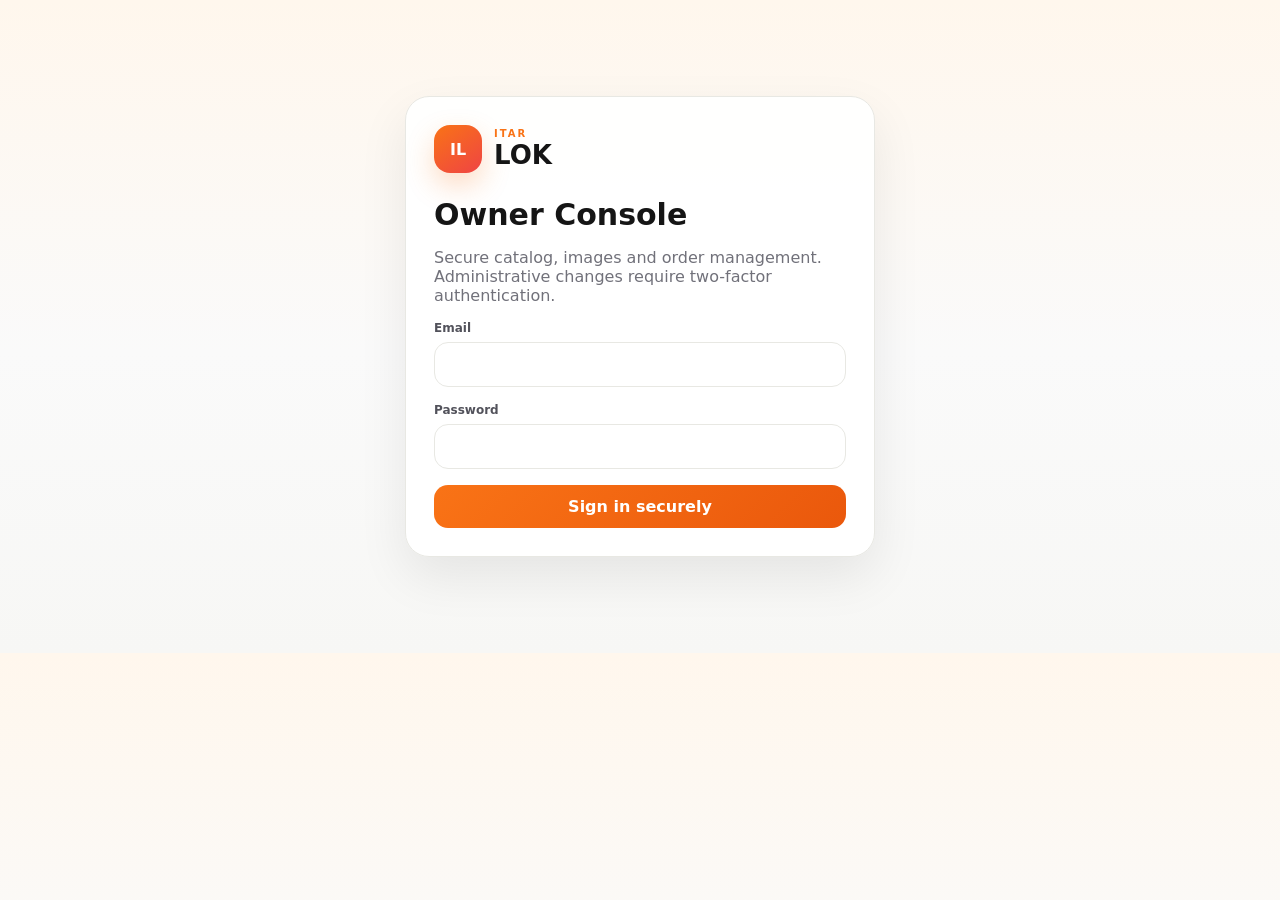
==== itar-lok-admin/index.html @ 8e164f12 "Add secure Itar Lok product admin panel" ====
<!doctype html>
<html lang="en">
<head>
  <meta charset="utf-8" />
  <meta name="viewport" content="width=device-width,initial-scale=1" />
  <meta name="robots" content="noindex,nofollow,noarchive" />
  <title>Itar Lok Admin</title>
  <style>
    :root{--bg:#f7f7f5;--panel:#fff;--text:#151515;--muted:#71717a;--line:#e8e8e3;--orange:#f97316;--orange2:#ea580c;--blue:#0ea5e9;--red:#dc2626;--green:#16a34a;--shadow:0 20px 50px rgba(0,0,0,.08)}*{box-sizing:border-box}body{margin:0;font-family:Inter,ui-sans-serif,system-ui,-apple-system,BlinkMacSystemFont,"Segoe UI",sans-serif;background:linear-gradient(180deg,#fff7ed 0,#fafafa 22rem,var(--bg) 100%);color:var(--text)}button,input,textarea,select{font:inherit}.shell{max-width:1180px;margin:auto;padding:24px}.top{display:flex;align-items:center;justify-content:space-between;gap:16px;margin-bottom:20px}.brand{display:flex;align-items:center;gap:12px}.mark{width:48px;height:48px;border-radius:16px;background:linear-gradient(145deg,var(--orange),#ef4444);display:grid;place-items:center;color:#fff;font-weight:900;box-shadow:0 12px 28px rgba(249,115,22,.25)}.brand small{display:block;letter-spacing:.2em;font-weight:900;color:var(--orange);font-size:10px}.brand h1{margin:1px 0 0;font-size:26px}.card{background:rgba(255,255,255,.96);border:1px solid var(--line);border-radius:24px;box-shadow:var(--shadow)}.auth{max-width:470px;margin:8vh auto;padding:28px}.auth h2{margin:0 0 8px;font-size:30px}.muted{color:var(--muted)}.grid{display:grid;gap:16px}.g2{grid-template-columns:repeat(2,minmax(0,1fr))}.g3{grid-template-columns:repeat(3,minmax(0,1fr))}.field label{display:block;font-size:12px;font-weight:800;color:#52525b;margin:0 0 7px}.field input,.field textarea,.field select{width:100%;border:1px solid var(--line);background:#fff;border-radius:14px;padding:12px 14px;outline:none;transition:.2s}.field textarea{min-height:140px;resize:vertical}.field input:focus,.field textarea:focus,.field select:focus{border-color:#fb923c;box-shadow:0 0 0 4px #ffedd5}.btn{border:0;border-radius:14px;padding:12px 16px;font-weight:900;cursor:pointer;transition:.18s}.btn:active{transform:scale(.98)}.primary{background:linear-gradient(135deg,var(--orange),var(--orange2));color:#fff}.secondary{background:#f4f4f5;color:#27272a}.danger{background:#fee2e2;color:#991b1b}.blue{background:#e0f2fe;color:#075985}.success{background:#dcfce7;color:#166534}.wide{width:100%}.notice{padding:12px 14px;border-radius:14px;font-size:13px;margin:12px 0}.notice.info{background:#eff6ff;color:#1e40af}.notice.error{background:#fef2f2;color:#991b1b}.notice.good{background:#f0fdf4;color:#166534}.nav{display:flex;gap:8px;flex-wrap:wrap}.nav button.active{background:#171717;color:#fff}.workspace{display:none}.toolbar{display:flex;justify-content:space-between;align-items:center;gap:12px;margin:18px 0}.panel{padding:20px}.products{display:grid;grid-template-columns:repeat(3,minmax(0,1fr));gap:14px}.product{padding:14px;display:flex;gap:12px;align-items:flex-start}.thumb{width:74px;height:74px;border-radius:16px;object-fit:cover;background:#f4f4f5;flex:0 0 auto}.product h3{font-size:15px;margin:1px 0 6px}.chips{display:flex;gap:6px;flex-wrap:wrap}.chip{font-size:10px;font-weight:800;background:#f4f4f5;border-radius:999px;padding:4px 7px}.chip.live{background:#dcfce7;color:#166534}.chip.draft{background:#fef3c7;color:#92400e}.row{display:flex;gap:8px;align-items:center;flex-wrap:wrap}.price{font-weight:900}.modal{position:fixed;inset:0;background:rgba(0,0,0,.35);backdrop-filter:blur(4px);display:none;align-items:center;justify-content:center;padding:18px;z-index:20}.modal.open{display:flex}.modalbox{width:min(760px,100%);max-height:92vh;overflow:auto;padding:22px}.modalhead{display:flex;justify-content:space-between;align-items:center;margin-bottom:16px}.orders{width:100%;border-collapse:collapse}.orders th,.orders td{text-align:left;padding:11px 8px;border-bottom:1px solid var(--line);font-size:12px}.orders th{color:#71717a;font-size:10px;text-transform:uppercase;letter-spacing:.08em}.mfaqr{max-width:220px;width:100%;background:#fff;border-radius:16px;padding:10px;border:1px solid var(--line)}.hidden{display:none!important}.spinner{width:16px;height:16px;border:2px solid #ffffff70;border-top-color:#fff;border-radius:50%;display:inline-block;animation:spin .8s linear infinite}@keyframes spin{to{transform:rotate(360deg)}}@media(max-width:900px){.products{grid-template-columns:repeat(2,minmax(0,1fr))}.g3{grid-template-columns:1fr 1fr}}@media(max-width:620px){.shell{padding:14px}.products,.g2,.g3{grid-template-columns:1fr}.top{align-items:flex-start;flex-direction:column}.toolbar{align-items:stretch;flex-direction:column}.toolbar .btn{width:100%}}
  </style>
</head>
<body>
<div class="shell">
  <section id="loginView" class="card auth">
    <div class="brand"><div class="mark">IL</div><div><small>ITAR</small><h1>LOK</h1></div></div>
    <h2 style="margin-top:24px">Owner Console</h2>
    <p class="muted">Secure catalog, images and order management. Administrative changes require two-factor authentication.</p>
    <div id="authMessage"></div>
    <form id="loginForm" class="grid" autocomplete="on">
      <div class="field"><label>Email</label><input id="email" type="email" autocomplete="email" required /></div>
      <div class="field"><label>Password</label><input id="password" type="password" autocomplete="current-password" minlength="8" required /></div>
      <button class="btn primary wide" id="loginBtn">Sign in securely</button>
    </form>
  </section>

  <section id="mfaView" class="card auth hidden">
    <h2>Two-factor verification</h2>
    <p class="muted" id="mfaText">Use your authenticator app to continue.</p>
    <div id="mfaSetup" class="hidden">
      <img id="mfaQr" class="mfaqr" alt="Authenticator QR code" />
      <p class="muted" style="font-size:12px">Scan this QR in Google Authenticator, Microsoft Authenticator, 1Password, Authy, or another TOTP app.</p>
    </div>
    <div class="field"><label>6-digit authenticator code</label><input id="mfaCode" inputmode="numeric" autocomplete="one-time-code" maxlength="6" /></div>
    <button id="mfaBtn" class="btn primary wide" style="margin-top:12px">Verify and continue</button>
    <button id="mfaLogout" class="btn secondary wide" style="margin-top:8px">Sign out</button>
    <div id="mfaMessage"></div>
  </section>

  <section id="workspace" class="workspace">
    <div class="top">
      <div class="brand"><div class="mark">IL</div><div><small>ITAR</small><h1>LOK Admin</h1><div class="muted" id="who" style="font-size:12px"></div></div></div>
      <div class="row"><span class="chip live">MFA protected</span><button id="logout" class="btn secondary">Sign out</button></div>
    </div>
    <div class="nav"><button class="btn secondary active" data-tab="products">Products</button><button class="btn secondary" data-tab="orders">Orders</button></div>

    <div id="productsTab">
      <div class="toolbar"><div><h2 style="margin:0">Product catalog</h2><div class="muted">Publish changes and the installed app can fetch them immediately.</div></div><button id="newProduct" class="btn primary">+ Add product</button></div>
      <div id="catalogMessage"></div><div id="products" class="products"></div>
    </div>

    <div id="ordersTab" class="hidden">
      <div class="toolbar"><div><h2 style="margin:0">Orders</h2><div class="muted">Verified Razorpay payment and fulfilment status.</div></div><button id="refreshOrders" class="btn secondary">Refresh</button></div>
      <div class="card panel" style="overflow:auto"><table class="orders"><thead><tr><th>Order</th><th>Customer</th><th>Total</th><th>Payment</th><th>Fulfilment</th><th>Date</th></tr></thead><tbody id="ordersBody"></tbody></table></div>
    </div>
  </section>
</div>

<div id="productModal" class="modal"><div class="card modalbox"><div class="modalhead"><div><h2 id="modalTitle" style="margin:0">Add product</h2><div class="muted">Only product content is editable here.</div></div><button id="closeModal" class="btn secondary">Close</button></div>
<form id="productForm" class="grid">
  <input type="hidden" id="productId" />
  <div class="g2 grid"><div class="field"><label>Product name</label><input id="pName" maxlength="160" required /></div><div class="field"><label>Category</label><input id="pCategory" maxlength="80" placeholder="Mala, Itar, Yantra…" /></div></div>
  <div class="g3 grid"><div class="field"><label>Price (₹)</label><input id="pPrice" type="number" min="0" step="0.01" required /></div><div class="field"><label>MRP / compare price (₹)</label><input id="pCompare" type="number" min="0" step="0.01" /></div><div class="field"><label>Stock</label><input id="pStock" type="number" min="0" step="1" /></div></div>
  <div class="field"><label>Short description</label><input id="pShort" maxlength="280" /></div>
  <div class="field"><label>Full description</label><textarea id="pDescription"></textarea></div>
  <div class="g3 grid"><label class="row"><input id="pTrack" type="checkbox" /> Track inventory</label><label class="row"><input id="pFeatured" type="checkbox" /> Featured</label><label class="row"><input id="pPublished" type="checkbox" /> Published/live</label></div>
  <div class="field"><label>Upload product images (JPG/PNG/WebP/AVIF, max 5 MB each)</label><input id="pImages" type="file" accept="image/jpeg,image/png,image/webp,image/avif" multiple /></div>
  <div id="imagePreview" class="row"></div>
  <div id="formMessage"></div>
  <div class="row"><button id="saveProduct" class="btn primary" type="submit">Save product</button><button id="deleteProduct" class="btn danger hidden" type="button">Delete product</button></div>
</form>
</div></div>

<script type="module">
import { createClient } from 'https://esm.sh/@supabase/supabase-js@2.57.4';
const URL='https://dmmjlsrdohdzwcyfnlgt.supabase.co';
const KEY='sb_publishable_Nb1BJiz1m9W-qLtiOrJpsw_s6PsrBXi';
const supabase=createClient(URL,KEY,{auth:{persistSession:true,autoRefreshToken:true,detectSessionInUrl:true,storageKey:'itar-lok-admin-auth'}});
const $=id=>document.getElementById(id);
const money=p=>`₹${((p||0)/100).toLocaleString('en-IN',{maximumFractionDigits:2})}`;
const esc=s=>String(s??'').replace(/[&<>'"]/g,c=>({'&':'&amp;','<':'&lt;','>':'&gt;',"'":'&#39;','"':'&quot;'}[c]));
let currentUser=null, mfaFactor=null, enrolling=false, productCache=[];
function msg(el,type,text){el.innerHTML=text?`<div class="notice ${type}">${esc(text)}</div>`:''}
function setBusy(btn,busy,label){btn.disabled=busy;btn.innerHTML=busy?'<span class="spinner"></span> Working…':label}
async function signOut(){await supabase.auth.signOut();location.reload()}
$('logout').onclick=signOut;$('mfaLogout').onclick=signOut;
$('loginForm').onsubmit=async e=>{e.preventDefault();const email=$('email').value.trim().toLowerCase(),password=$('password').value;if(!/^[^\s@]+@[^\s@]+\.[^\s@]{2,}$/.test(email)){msg($('authMessage'),'error','Enter a valid email address.');return}setBusy($('loginBtn'),true,'Sign in securely');const {data,error}=await supabase.auth.signInWithPassword({email,password});setBusy($('loginBtn'),false,'Sign in securely');if(error||!data.user){msg($('authMessage'),'error','Email or password is incorrect.');return}await boot(data.user)};
async function boot(user){currentUser=user;const {data:admin,error}=await supabase.from('admin_users').select('role').eq('user_id',user.id).maybeSingle();if(error||!admin){await supabase.auth.signOut();$('loginView').classList.remove('hidden');msg($('authMessage'),'error','This account is not authorised for the Itar Lok owner console.');return}const {data:aal}=await supabase.auth.mfa.getAuthenticatorAssuranceLevel();if(aal?.currentLevel!=='aal2'){await showMfa();return}openWorkspace(admin.role)}
async function showMfa(){$('loginView').classList.add('hidden');$('mfaView').classList.remove('hidden');const {data,error}=await supabase.auth.mfa.listFactors();if(error){msg($('mfaMessage'),'error','Unable to check two-factor security.');return}const verified=data?.totp?.find(f=>f.status==='verified');if(verified){mfaFactor=verified;enrolling=false;$('mfaText').textContent='Enter the current code from your authenticator app.';return}const {data:enrol,error:ee}=await supabase.auth.mfa.enroll({factorType:'totp',friendlyName:'Itar Lok Owner Console'});if(ee){msg($('mfaMessage'),'error',ee.message);return}mfaFactor=enrol;enrolling=true;$('mfaSetup').classList.remove('hidden');$('mfaQr').src=enrol.totp.qr_code;$('mfaText').textContent='First-time setup: scan the QR, then enter the 6-digit code.'}
$('mfaBtn').onclick=async()=>{const code=$('mfaCode').value.replace(/\D/g,'');if(code.length!==6){msg($('mfaMessage'),'error','Enter a 6-digit authenticator code.');return}const factorId=mfaFactor?.id;if(!factorId)return;const {data:ch,error:ce}=await supabase.auth.mfa.challenge({factorId});if(ce){msg($('mfaMessage'),'error',ce.message);return}const {error:ve}=await supabase.auth.mfa.verify({factorId,challengeId:ch.id,code});if(ve){msg($('mfaMessage'),'error','That code was not accepted. Try the newest code.');return}location.reload()};
function openWorkspace(role){$('loginView').classList.add('hidden');$('mfaView').classList.add('hidden');$('workspace').style.display='block';$('who').textContent=`${currentUser.email} • ${role}`;loadProducts();loadOrders()}
async function loadProducts(){msg($('catalogMessage'),'info','Loading catalog…');const {data,error}=await supabase.from('products').select('*,product_images(*)').order('sort_order',{ascending:true}).order('created_at',{ascending:false});if(error){msg($('catalogMessage'),'error',error.message);return}productCache=data||[];msg($('catalogMessage'),'','');renderProducts()}
function imageUrl(p){const path=p?.product_images?.sort((a,b)=>a.sort_order-b.sort_order)?.[0]?.storage_path;if(!path)return '';if(/^https?:\/\//i.test(path))return path;return supabase.storage.from('product-images').getPublicUrl(path).data.publicUrl}
function renderProducts(){const root=$('products');root.innerHTML=productCache.length?'':'<div class="card panel muted">No products yet.</div>';for(const p of productCache){const el=document.createElement('div');el.className='card product';el.innerHTML=`${imageUrl(p)?`<img class="thumb" src="${esc(imageUrl(p))}" alt="">`:'<div class="thumb"></div>'}<div style="min-width:0;flex:1"><div class="chips"><span class="chip ${p.is_published?'live':'draft'}">${p.is_published?'LIVE':'DRAFT'}</span>${p.category?`<span class="chip">${esc(p.category)}</span>`:''}</div><h3>${esc(p.name)}</h3><div class="row"><span class="price">${money(p.price_paise)}</span>${p.compare_at_price_paise?`<span class="muted" style="text-decoration:line-through;font-size:12px">${money(p.compare_at_price_paise)}</span>`:''}</div><button class="btn secondary" style="margin-top:9px;padding:7px 10px;font-size:11px" data-edit="${p.id}">Edit</button></div>`;root.appendChild(el)}root.querySelectorAll('[data-edit]').forEach(b=>b.onclick=()=>openProduct(b.dataset.edit))}
$('newProduct').onclick=()=>openProduct(null);$('closeModal').onclick=()=>$('productModal').classList.remove('open');
function openProduct(id){const p=productCache.find(x=>x.id===id);$('productForm').reset();$('productId').value=p?.id||'';$('modalTitle').textContent=p?'Edit product':'Add product';$('pName').value=p?.name||'';$('pCategory').value=p?.category||'';$('pPrice').value=p?p.price_paise/100:'';$('pCompare').value=p?.compare_at_price_paise?p.compare_at_price_paise/100:'';$('pStock').value=p?.stock_quantity??'';$('pShort').value=p?.short_description||'';$('pDescription').value=p?.description||'';$('pTrack').checked=!!p?.track_inventory;$('pFeatured').checked=!!p?.is_featured;$('pPublished').checked=!!p?.is_published;$('deleteProduct').classList.toggle('hidden',!p);$('imagePreview').innerHTML=p?.product_images?.map(i=>`<span class="chip">${esc(i.alt_text||'image')}</span>`).join('')||'';msg($('formMessage'),'','');$('productModal').classList.add('open')}
function slugify(s){return s.toLowerCase().normalize('NFKD').replace(/[^a-z0-9]+/g,'-').replace(/^-|-$/g,'').slice(0,90)||`product-${Date.now()}`}
$('productForm').onsubmit=async e=>{e.preventDefault();const id=$('productId').value||null,name=$('pName').value.trim(),price=Math.round(Number($('pPrice').value)*100),compare=$('pCompare').value?Math.round(Number($('pCompare').value)*100):null;if(!name||!Number.isInteger(price)||price<0){msg($('formMessage'),'error','Enter a valid product name and price.');return}if(compare!==null&&compare<price){msg($('formMessage'),'error','MRP cannot be below the selling price.');return}setBusy($('saveProduct'),true,'Save product');const payload={name,slug:id?(productCache.find(x=>x.id===id)?.slug||slugify(name)):slugify(name),category:$('pCategory').value.trim()||null,price_paise:price,compare_at_price_paise:compare,stock_quantity:$('pStock').value===''?null:Number($('pStock').value),track_inventory:$('pTrack').checked,is_featured:$('pFeatured').checked,is_published:$('pPublished').checked,short_description:$('pShort').value.trim()||null,description:$('pDescription').value.trim()||null};let productId=id;if(id){const {error}=await supabase.from('products').update(payload).eq('id',id);if(error){setBusy($('saveProduct'),false,'Save product');msg($('formMessage'),'error',error.message);return}}else{const {data,error}=await supabase.from('products').insert(payload).select('id').single();if(error){setBusy($('saveProduct'),false,'Save product');msg($('formMessage'),'error',error.message);return}productId=data.id}
const files=[...$('pImages').files];for(let i=0;i<files.length;i++){const f=files[i];if(f.size>5*1024*1024){msg($('formMessage'),'error',`${f.name} is larger than 5 MB.`);continue}const ext=(f.name.split('.').pop()||'jpg').replace(/[^a-z0-9]/gi,'').toLowerCase();const path=`${productId}/${crypto.randomUUID()}.${ext}`;const {error:ue}=await supabase.storage.from('product-images').upload(path,f,{cacheControl:'3600',upsert:false,contentType:f.type});if(ue){msg($('formMessage'),'error',ue.message);continue}await supabase.from('product_images').insert({product_id:productId,storage_path:path,alt_text:name,sort_order:i})}
setBusy($('saveProduct'),false,'Save product');$('productModal').classList.remove('open');await loadProducts()};
$('deleteProduct').onclick=async()=>{const id=$('productId').value;if(!id||!confirm('Delete this product permanently?'))return;const p=productCache.find(x=>x.id===id);const paths=(p?.product_images||[]).map(i=>i.storage_path).filter(x=>!/^https?:\/\//i.test(x));if(paths.length)await supabase.storage.from('product-images').remove(paths);const {error}=await supabase.from('products').delete().eq('id',id);if(error){msg($('formMessage'),'error',error.message);return}$('productModal').classList.remove('open');await loadProducts()};
async function loadOrders(){const {data,error}=await supabase.from('orders').select('id,order_number,customer_name,customer_email,total_paise,payment_status,fulfillment_status,created_at').order('created_at',{ascending:false}).limit(200);const b=$('ordersBody');if(error){b.innerHTML=`<tr><td colspan="6">${esc(error.message)}</td></tr>`;return}b.innerHTML=(data||[]).map(o=>`<tr><td>#${o.order_number}</td><td>${esc(o.customer_name||o.customer_email||'—')}</td><td>${money(o.total_paise)}</td><td><span class="chip ${o.payment_status==='paid'?'live':'draft'}">${esc(o.payment_status)}</span></td><td>${esc(o.fulfillment_status)}</td><td>${new Date(o.created_at).toLocaleString('en-IN')}</td></tr>`).join('')||'<tr><td colspan="6" class="muted">No orders yet.</td></tr>'}
$('refreshOrders').onclick=loadOrders;document.querySelectorAll('[data-tab]').forEach(btn=>btn.onclick=()=>{document.querySelectorAll('[data-tab]').forEach(x=>x.classList.toggle('active',x===btn));$('productsTab').classList.toggle('hidden',btn.dataset.tab!=='products');$('ordersTab').classList.toggle('hidden',btn.dataset.tab!=='orders')});
const {data:{session}}=await supabase.auth.getSession();if(session?.user){await boot(session.user)}
</script>
</body>
</html>
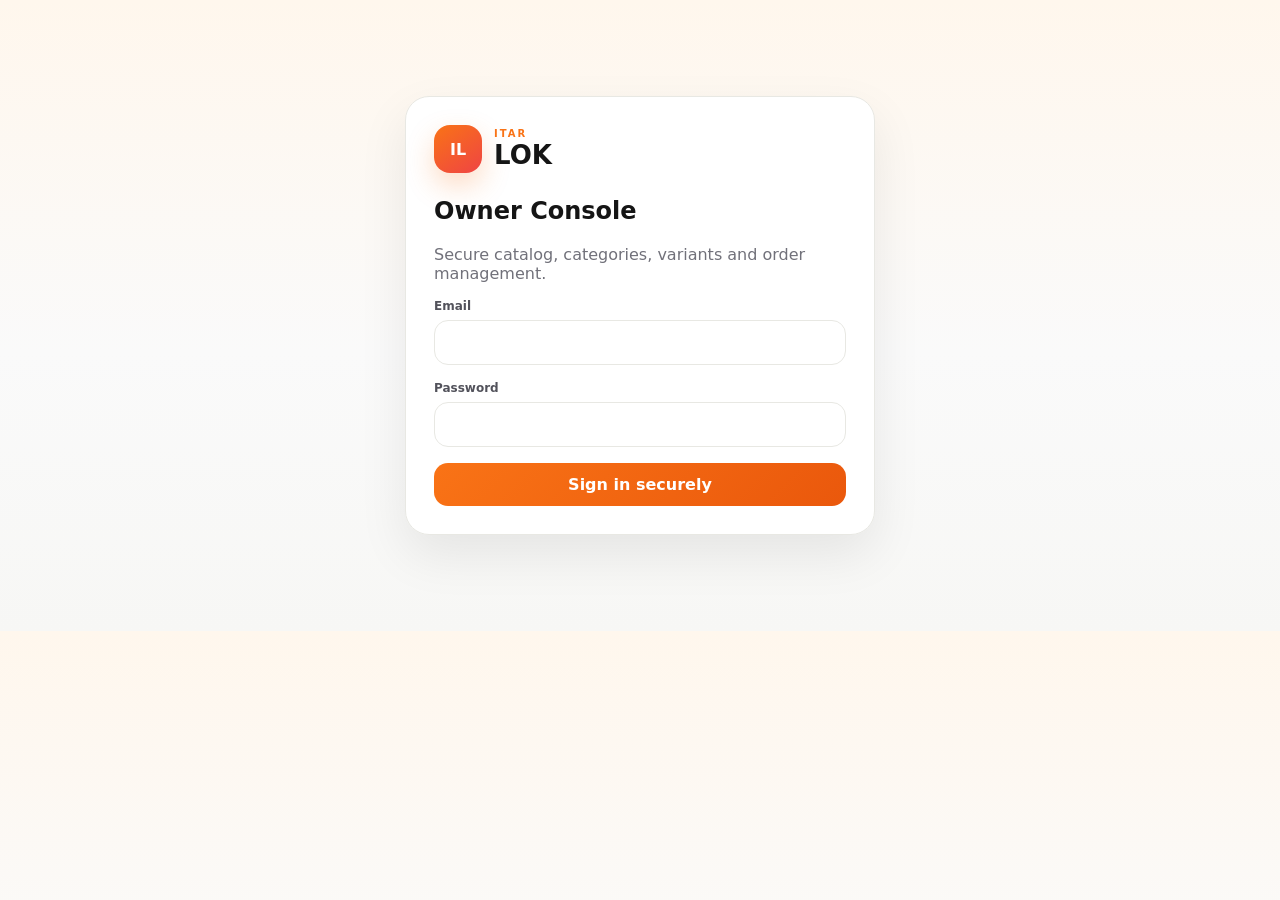
==== commit 7fefd982: "Route admin portal to category and variant aware console" ====
--- a/itar-lok-admin/index.html
+++ b/itar-lok-admin/index.html
@@ -1,106 +1 @@
-<!doctype html>
-<html lang="en">
-<head>
-  <meta charset="utf-8" />
-  <meta name="viewport" content="width=device-width,initial-scale=1" />
-  <meta name="robots" content="noindex,nofollow,noarchive" />
-  <title>Itar Lok Admin</title>
-  <style>
-    :root{--bg:#f7f7f5;--panel:#fff;--text:#151515;--muted:#71717a;--line:#e8e8e3;--orange:#f97316;--orange2:#ea580c;--blue:#0ea5e9;--red:#dc2626;--green:#16a34a;--shadow:0 20px 50px rgba(0,0,0,.08)}*{box-sizing:border-box}body{margin:0;font-family:Inter,ui-sans-serif,system-ui,-apple-system,BlinkMacSystemFont,"Segoe UI",sans-serif;background:linear-gradient(180deg,#fff7ed 0,#fafafa 22rem,var(--bg) 100%);color:var(--text)}button,input,textarea,select{font:inherit}.shell{max-width:1180px;margin:auto;padding:24px}.top{display:flex;align-items:center;justify-content:space-between;gap:16px;margin-bottom:20px}.brand{display:flex;align-items:center;gap:12px}.mark{width:48px;height:48px;border-radius:16px;background:linear-gradient(145deg,var(--orange),#ef4444);display:grid;place-items:center;color:#fff;font-weight:900;box-shadow:0 12px 28px rgba(249,115,22,.25)}.brand small{display:block;letter-spacing:.2em;font-weight:900;color:var(--orange);font-size:10px}.brand h1{margin:1px 0 0;font-size:26px}.card{background:rgba(255,255,255,.96);border:1px solid var(--line);border-radius:24px;box-shadow:var(--shadow)}.auth{max-width:470px;margin:8vh auto;padding:28px}.auth h2{margin:0 0 8px;font-size:30px}.muted{color:var(--muted)}.grid{display:grid;gap:16px}.g2{grid-template-columns:repeat(2,minmax(0,1fr))}.g3{grid-template-columns:repeat(3,minmax(0,1fr))}.field label{display:block;font-size:12px;font-weight:800;color:#52525b;margin:0 0 7px}.field input,.field textarea,.field select{width:100%;border:1px solid var(--line);background:#fff;border-radius:14px;padding:12px 14px;outline:none;transition:.2s}.field textarea{min-height:140px;resize:vertical}.field input:focus,.field textarea:focus,.field select:focus{border-color:#fb923c;box-shadow:0 0 0 4px #ffedd5}.btn{border:0;border-radius:14px;padding:12px 16px;font-weight:900;cursor:pointer;transition:.18s}.btn:active{transform:scale(.98)}.primary{background:linear-gradient(135deg,var(--orange),var(--orange2));color:#fff}.secondary{background:#f4f4f5;color:#27272a}.danger{background:#fee2e2;color:#991b1b}.blue{background:#e0f2fe;color:#075985}.success{background:#dcfce7;color:#166534}.wide{width:100%}.notice{padding:12px 14px;border-radius:14px;font-size:13px;margin:12px 0}.notice.info{background:#eff6ff;color:#1e40af}.notice.error{background:#fef2f2;color:#991b1b}.notice.good{background:#f0fdf4;color:#166534}.nav{display:flex;gap:8px;flex-wrap:wrap}.nav button.active{background:#171717;color:#fff}.workspace{display:none}.toolbar{display:flex;justify-content:space-between;align-items:center;gap:12px;margin:18px 0}.panel{padding:20px}.products{display:grid;grid-template-columns:repeat(3,minmax(0,1fr));gap:14px}.product{padding:14px;display:flex;gap:12px;align-items:flex-start}.thumb{width:74px;height:74px;border-radius:16px;object-fit:cover;background:#f4f4f5;flex:0 0 auto}.product h3{font-size:15px;margin:1px 0 6px}.chips{display:flex;gap:6px;flex-wrap:wrap}.chip{font-size:10px;font-weight:800;background:#f4f4f5;border-radius:999px;padding:4px 7px}.chip.live{background:#dcfce7;color:#166534}.chip.draft{background:#fef3c7;color:#92400e}.row{display:flex;gap:8px;align-items:center;flex-wrap:wrap}.price{font-weight:900}.modal{position:fixed;inset:0;background:rgba(0,0,0,.35);backdrop-filter:blur(4px);display:none;align-items:center;justify-content:center;padding:18px;z-index:20}.modal.open{display:flex}.modalbox{width:min(760px,100%);max-height:92vh;overflow:auto;padding:22px}.modalhead{display:flex;justify-content:space-between;align-items:center;margin-bottom:16px}.orders{width:100%;border-collapse:collapse}.orders th,.orders td{text-align:left;padding:11px 8px;border-bottom:1px solid var(--line);font-size:12px}.orders th{color:#71717a;font-size:10px;text-transform:uppercase;letter-spacing:.08em}.mfaqr{max-width:220px;width:100%;background:#fff;border-radius:16px;padding:10px;border:1px solid var(--line)}.hidden{display:none!important}.spinner{width:16px;height:16px;border:2px solid #ffffff70;border-top-color:#fff;border-radius:50%;display:inline-block;animation:spin .8s linear infinite}@keyframes spin{to{transform:rotate(360deg)}}@media(max-width:900px){.products{grid-template-columns:repeat(2,minmax(0,1fr))}.g3{grid-template-columns:1fr 1fr}}@media(max-width:620px){.shell{padding:14px}.products,.g2,.g3{grid-template-columns:1fr}.top{align-items:flex-start;flex-direction:column}.toolbar{align-items:stretch;flex-direction:column}.toolbar .btn{width:100%}}
-  </style>
-</head>
-<body>
-<div class="shell">
-  <section id="loginView" class="card auth">
-    <div class="brand"><div class="mark">IL</div><div><small>ITAR</small><h1>LOK</h1></div></div>
-    <h2 style="margin-top:24px">Owner Console</h2>
-    <p class="muted">Secure catalog, images and order management. Administrative changes require two-factor authentication.</p>
-    <div id="authMessage"></div>
-    <form id="loginForm" class="grid" autocomplete="on">
-      <div class="field"><label>Email</label><input id="email" type="email" autocomplete="email" required /></div>
-      <div class="field"><label>Password</label><input id="password" type="password" autocomplete="current-password" minlength="8" required /></div>
-      <button class="btn primary wide" id="loginBtn">Sign in securely</button>
-    </form>
-  </section>
-
-  <section id="mfaView" class="card auth hidden">
-    <h2>Two-factor verification</h2>
-    <p class="muted" id="mfaText">Use your authenticator app to continue.</p>
-    <div id="mfaSetup" class="hidden">
-      <img id="mfaQr" class="mfaqr" alt="Authenticator QR code" />
-      <p class="muted" style="font-size:12px">Scan this QR in Google Authenticator, Microsoft Authenticator, 1Password, Authy, or another TOTP app.</p>
-    </div>
-    <div class="field"><label>6-digit authenticator code</label><input id="mfaCode" inputmode="numeric" autocomplete="one-time-code" maxlength="6" /></div>
-    <button id="mfaBtn" class="btn primary wide" style="margin-top:12px">Verify and continue</button>
-    <button id="mfaLogout" class="btn secondary wide" style="margin-top:8px">Sign out</button>
-    <div id="mfaMessage"></div>
-  </section>
-
-  <section id="workspace" class="workspace">
-    <div class="top">
-      <div class="brand"><div class="mark">IL</div><div><small>ITAR</small><h1>LOK Admin</h1><div class="muted" id="who" style="font-size:12px"></div></div></div>
-      <div class="row"><span class="chip live">MFA protected</span><button id="logout" class="btn secondary">Sign out</button></div>
-    </div>
-    <div class="nav"><button class="btn secondary active" data-tab="products">Products</button><button class="btn secondary" data-tab="orders">Orders</button></div>
-
-    <div id="productsTab">
-      <div class="toolbar"><div><h2 style="margin:0">Product catalog</h2><div class="muted">Publish changes and the installed app can fetch them immediately.</div></div><button id="newProduct" class="btn primary">+ Add product</button></div>
-      <div id="catalogMessage"></div><div id="products" class="products"></div>
-    </div>
-
-    <div id="ordersTab" class="hidden">
-      <div class="toolbar"><div><h2 style="margin:0">Orders</h2><div class="muted">Verified Razorpay payment and fulfilment status.</div></div><button id="refreshOrders" class="btn secondary">Refresh</button></div>
-      <div class="card panel" style="overflow:auto"><table class="orders"><thead><tr><th>Order</th><th>Customer</th><th>Total</th><th>Payment</th><th>Fulfilment</th><th>Date</th></tr></thead><tbody id="ordersBody"></tbody></table></div>
-    </div>
-  </section>
-</div>
-
-<div id="productModal" class="modal"><div class="card modalbox"><div class="modalhead"><div><h2 id="modalTitle" style="margin:0">Add product</h2><div class="muted">Only product content is editable here.</div></div><button id="closeModal" class="btn secondary">Close</button></div>
-<form id="productForm" class="grid">
-  <input type="hidden" id="productId" />
-  <div class="g2 grid"><div class="field"><label>Product name</label><input id="pName" maxlength="160" required /></div><div class="field"><label>Category</label><input id="pCategory" maxlength="80" placeholder="Mala, Itar, Yantra…" /></div></div>
-  <div class="g3 grid"><div class="field"><label>Price (₹)</label><input id="pPrice" type="number" min="0" step="0.01" required /></div><div class="field"><label>MRP / compare price (₹)</label><input id="pCompare" type="number" min="0" step="0.01" /></div><div class="field"><label>Stock</label><input id="pStock" type="number" min="0" step="1" /></div></div>
-  <div class="field"><label>Short description</label><input id="pShort" maxlength="280" /></div>
-  <div class="field"><label>Full description</label><textarea id="pDescription"></textarea></div>
-  <div class="g3 grid"><label class="row"><input id="pTrack" type="checkbox" /> Track inventory</label><label class="row"><input id="pFeatured" type="checkbox" /> Featured</label><label class="row"><input id="pPublished" type="checkbox" /> Published/live</label></div>
-  <div class="field"><label>Upload product images (JPG/PNG/WebP/AVIF, max 5 MB each)</label><input id="pImages" type="file" accept="image/jpeg,image/png,image/webp,image/avif" multiple /></div>
-  <div id="imagePreview" class="row"></div>
-  <div id="formMessage"></div>
-  <div class="row"><button id="saveProduct" class="btn primary" type="submit">Save product</button><button id="deleteProduct" class="btn danger hidden" type="button">Delete product</button></div>
-</form>
-</div></div>
-
-<script type="module">
-import { createClient } from 'https://esm.sh/@supabase/supabase-js@2.57.4';
-const URL='https://dmmjlsrdohdzwcyfnlgt.supabase.co';
-const KEY='sb_publishable_Nb1BJiz1m9W-qLtiOrJpsw_s6PsrBXi';
-const supabase=createClient(URL,KEY,{auth:{persistSession:true,autoRefreshToken:true,detectSessionInUrl:true,storageKey:'itar-lok-admin-auth'}});
-const $=id=>document.getElementById(id);
-const money=p=>`₹${((p||0)/100).toLocaleString('en-IN',{maximumFractionDigits:2})}`;
-const esc=s=>String(s??'').replace(/[&<>'"]/g,c=>({'&':'&amp;','<':'&lt;','>':'&gt;',"'":'&#39;','"':'&quot;'}[c]));
-let currentUser=null, mfaFactor=null, enrolling=false, productCache=[];
-function msg(el,type,text){el.innerHTML=text?`<div class="notice ${type}">${esc(text)}</div>`:''}
-function setBusy(btn,busy,label){btn.disabled=busy;btn.innerHTML=busy?'<span class="spinner"></span> Working…':label}
-async function signOut(){await supabase.auth.signOut();location.reload()}
-$('logout').onclick=signOut;$('mfaLogout').onclick=signOut;
-$('loginForm').onsubmit=async e=>{e.preventDefault();const email=$('email').value.trim().toLowerCase(),password=$('password').value;if(!/^[^\s@]+@[^\s@]+\.[^\s@]{2,}$/.test(email)){msg($('authMessage'),'error','Enter a valid email address.');return}setBusy($('loginBtn'),true,'Sign in securely');const {data,error}=await supabase.auth.signInWithPassword({email,password});setBusy($('loginBtn'),false,'Sign in securely');if(error||!data.user){msg($('authMessage'),'error','Email or password is incorrect.');return}await boot(data.user)};
-async function boot(user){currentUser=user;const {data:admin,error}=await supabase.from('admin_users').select('role').eq('user_id',user.id).maybeSingle();if(error||!admin){await supabase.auth.signOut();$('loginView').classList.remove('hidden');msg($('authMessage'),'error','This account is not authorised for the Itar Lok owner console.');return}const {data:aal}=await supabase.auth.mfa.getAuthenticatorAssuranceLevel();if(aal?.currentLevel!=='aal2'){await showMfa();return}openWorkspace(admin.role)}
-async function showMfa(){$('loginView').classList.add('hidden');$('mfaView').classList.remove('hidden');const {data,error}=await supabase.auth.mfa.listFactors();if(error){msg($('mfaMessage'),'error','Unable to check two-factor security.');return}const verified=data?.totp?.find(f=>f.status==='verified');if(verified){mfaFactor=verified;enrolling=false;$('mfaText').textContent='Enter the current code from your authenticator app.';return}const {data:enrol,error:ee}=await supabase.auth.mfa.enroll({factorType:'totp',friendlyName:'Itar Lok Owner Console'});if(ee){msg($('mfaMessage'),'error',ee.message);return}mfaFactor=enrol;enrolling=true;$('mfaSetup').classList.remove('hidden');$('mfaQr').src=enrol.totp.qr_code;$('mfaText').textContent='First-time setup: scan the QR, then enter the 6-digit code.'}
-$('mfaBtn').onclick=async()=>{const code=$('mfaCode').value.replace(/\D/g,'');if(code.length!==6){msg($('mfaMessage'),'error','Enter a 6-digit authenticator code.');return}const factorId=mfaFactor?.id;if(!factorId)return;const {data:ch,error:ce}=await supabase.auth.mfa.challenge({factorId});if(ce){msg($('mfaMessage'),'error',ce.message);return}const {error:ve}=await supabase.auth.mfa.verify({factorId,challengeId:ch.id,code});if(ve){msg($('mfaMessage'),'error','That code was not accepted. Try the newest code.');return}location.reload()};
-function openWorkspace(role){$('loginView').classList.add('hidden');$('mfaView').classList.add('hidden');$('workspace').style.display='block';$('who').textContent=`${currentUser.email} • ${role}`;loadProducts();loadOrders()}
-async function loadProducts(){msg($('catalogMessage'),'info','Loading catalog…');const {data,error}=await supabase.from('products').select('*,product_images(*)').order('sort_order',{ascending:true}).order('created_at',{ascending:false});if(error){msg($('catalogMessage'),'error',error.message);return}productCache=data||[];msg($('catalogMessage'),'','');renderProducts()}
-function imageUrl(p){const path=p?.product_images?.sort((a,b)=>a.sort_order-b.sort_order)?.[0]?.storage_path;if(!path)return '';if(/^https?:\/\//i.test(path))return path;return supabase.storage.from('product-images').getPublicUrl(path).data.publicUrl}
-function renderProducts(){const root=$('products');root.innerHTML=productCache.length?'':'<div class="card panel muted">No products yet.</div>';for(const p of productCache){const el=document.createElement('div');el.className='card product';el.innerHTML=`${imageUrl(p)?`<img class="thumb" src="${esc(imageUrl(p))}" alt="">`:'<div class="thumb"></div>'}<div style="min-width:0;flex:1"><div class="chips"><span class="chip ${p.is_published?'live':'draft'}">${p.is_published?'LIVE':'DRAFT'}</span>${p.category?`<span class="chip">${esc(p.category)}</span>`:''}</div><h3>${esc(p.name)}</h3><div class="row"><span class="price">${money(p.price_paise)}</span>${p.compare_at_price_paise?`<span class="muted" style="text-decoration:line-through;font-size:12px">${money(p.compare_at_price_paise)}</span>`:''}</div><button class="btn secondary" style="margin-top:9px;padding:7px 10px;font-size:11px" data-edit="${p.id}">Edit</button></div>`;root.appendChild(el)}root.querySelectorAll('[data-edit]').forEach(b=>b.onclick=()=>openProduct(b.dataset.edit))}
-$('newProduct').onclick=()=>openProduct(null);$('closeModal').onclick=()=>$('productModal').classList.remove('open');
-function openProduct(id){const p=productCache.find(x=>x.id===id);$('productForm').reset();$('productId').value=p?.id||'';$('modalTitle').textContent=p?'Edit product':'Add product';$('pName').value=p?.name||'';$('pCategory').value=p?.category||'';$('pPrice').value=p?p.price_paise/100:'';$('pCompare').value=p?.compare_at_price_paise?p.compare_at_price_paise/100:'';$('pStock').value=p?.stock_quantity??'';$('pShort').value=p?.short_description||'';$('pDescription').value=p?.description||'';$('pTrack').checked=!!p?.track_inventory;$('pFeatured').checked=!!p?.is_featured;$('pPublished').checked=!!p?.is_published;$('deleteProduct').classList.toggle('hidden',!p);$('imagePreview').innerHTML=p?.product_images?.map(i=>`<span class="chip">${esc(i.alt_text||'image')}</span>`).join('')||'';msg($('formMessage'),'','');$('productModal').classList.add('open')}
-function slugify(s){return s.toLowerCase().normalize('NFKD').replace(/[^a-z0-9]+/g,'-').replace(/^-|-$/g,'').slice(0,90)||`product-${Date.now()}`}
-$('productForm').onsubmit=async e=>{e.preventDefault();const id=$('productId').value||null,name=$('pName').value.trim(),price=Math.round(Number($('pPrice').value)*100),compare=$('pCompare').value?Math.round(Number($('pCompare').value)*100):null;if(!name||!Number.isInteger(price)||price<0){msg($('formMessage'),'error','Enter a valid product name and price.');return}if(compare!==null&&compare<price){msg($('formMessage'),'error','MRP cannot be below the selling price.');return}setBusy($('saveProduct'),true,'Save product');const payload={name,slug:id?(productCache.find(x=>x.id===id)?.slug||slugify(name)):slugify(name),category:$('pCategory').value.trim()||null,price_paise:price,compare_at_price_paise:compare,stock_quantity:$('pStock').value===''?null:Number($('pStock').value),track_inventory:$('pTrack').checked,is_featured:$('pFeatured').checked,is_published:$('pPublished').checked,short_description:$('pShort').value.trim()||null,description:$('pDescription').value.trim()||null};let productId=id;if(id){const {error}=await supabase.from('products').update(payload).eq('id',id);if(error){setBusy($('saveProduct'),false,'Save product');msg($('formMessage'),'error',error.message);return}}else{const {data,error}=await supabase.from('products').insert(payload).select('id').single();if(error){setBusy($('saveProduct'),false,'Save product');msg($('formMessage'),'error',error.message);return}productId=data.id}
-const files=[...$('pImages').files];for(let i=0;i<files.length;i++){const f=files[i];if(f.size>5*1024*1024){msg($('formMessage'),'error',`${f.name} is larger than 5 MB.`);continue}const ext=(f.name.split('.').pop()||'jpg').replace(/[^a-z0-9]/gi,'').toLowerCase();const path=`${productId}/${crypto.randomUUID()}.${ext}`;const {error:ue}=await supabase.storage.from('product-images').upload(path,f,{cacheControl:'3600',upsert:false,contentType:f.type});if(ue){msg($('formMessage'),'error',ue.message);continue}await supabase.from('product_images').insert({product_id:productId,storage_path:path,alt_text:name,sort_order:i})}
-setBusy($('saveProduct'),false,'Save product');$('productModal').classList.remove('open');await loadProducts()};
-$('deleteProduct').onclick=async()=>{const id=$('productId').value;if(!id||!confirm('Delete this product permanently?'))return;const p=productCache.find(x=>x.id===id);const paths=(p?.product_images||[]).map(i=>i.storage_path).filter(x=>!/^https?:\/\//i.test(x));if(paths.length)await supabase.storage.from('product-images').remove(paths);const {error}=await supabase.from('products').delete().eq('id',id);if(error){msg($('formMessage'),'error',error.message);return}$('productModal').classList.remove('open');await loadProducts()};
-async function loadOrders(){const {data,error}=await supabase.from('orders').select('id,order_number,customer_name,customer_email,total_paise,payment_status,fulfillment_status,created_at').order('created_at',{ascending:false}).limit(200);const b=$('ordersBody');if(error){b.innerHTML=`<tr><td colspan="6">${esc(error.message)}</td></tr>`;return}b.innerHTML=(data||[]).map(o=>`<tr><td>#${o.order_number}</td><td>${esc(o.customer_name||o.customer_email||'—')}</td><td>${money(o.total_paise)}</td><td><span class="chip ${o.payment_status==='paid'?'live':'draft'}">${esc(o.payment_status)}</span></td><td>${esc(o.fulfillment_status)}</td><td>${new Date(o.created_at).toLocaleString('en-IN')}</td></tr>`).join('')||'<tr><td colspan="6" class="muted">No orders yet.</td></tr>'}
-$('refreshOrders').onclick=loadOrders;document.querySelectorAll('[data-tab]').forEach(btn=>btn.onclick=()=>{document.querySelectorAll('[data-tab]').forEach(x=>x.classList.toggle('active',x===btn));$('productsTab').classList.toggle('hidden',btn.dataset.tab!=='products');$('ordersTab').classList.toggle('hidden',btn.dataset.tab!=='orders')});
-const {data:{session}}=await supabase.auth.getSession();if(session?.user){await boot(session.user)}
-</script>
-</body>
-</html>+<!doctype html><html><head><meta charset="utf-8"><meta name="viewport" content="width=device-width,initial-scale=1"><meta http-equiv="refresh" content="0; url=./v2.html"><title>Itar Lok Admin</title><script>location.replace('./v2.html'+location.search+location.hash)</script></head><body></body></html>
